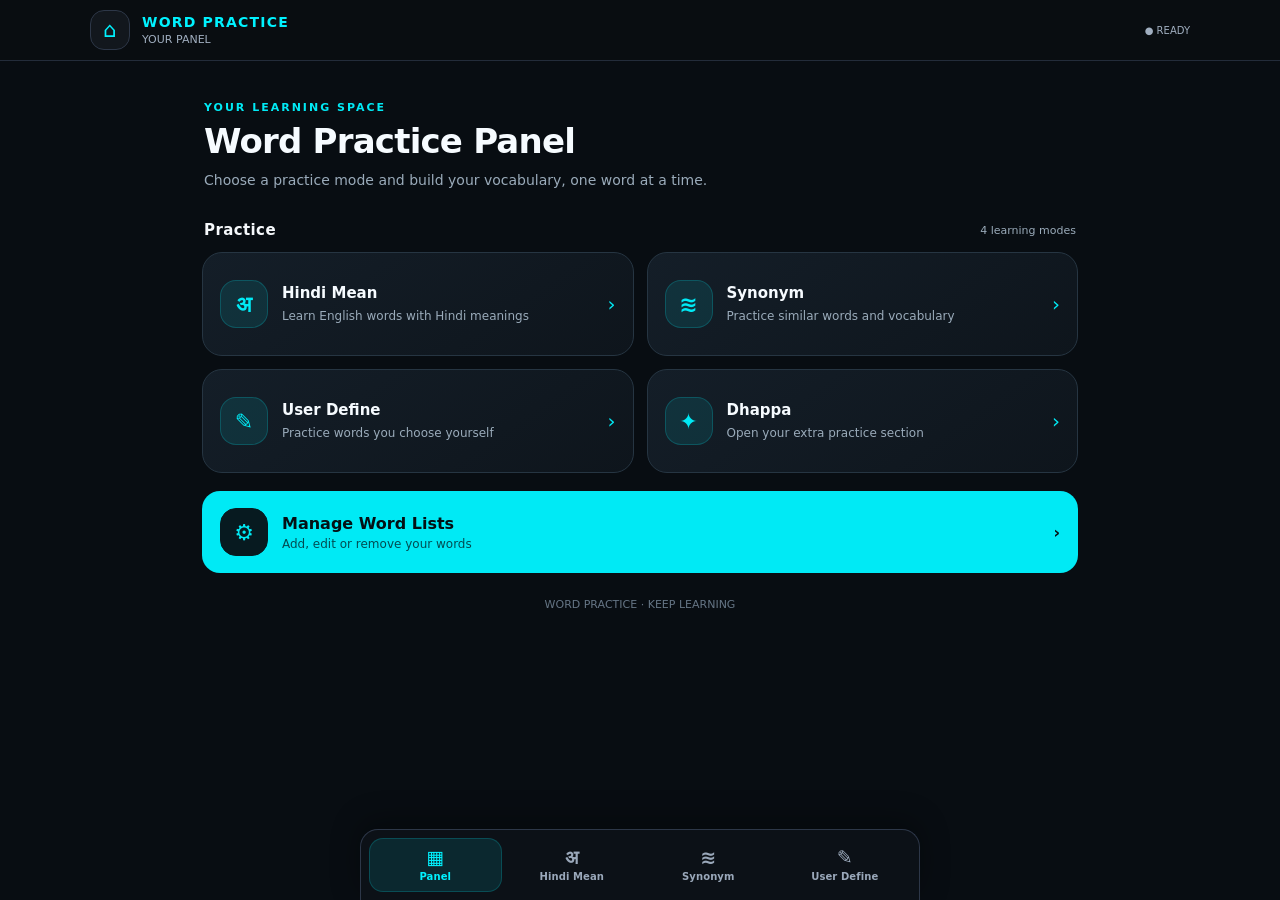
==== index.html @ 299b4b73 "Update Word Practice mobile responsive UI" ====
<!DOCTYPE html>
<html lang="en">
<head>
<meta charset="UTF-8">
<meta name="viewport" content="width=device-width, initial-scale=1, viewport-fit=cover">
<meta name="theme-color" content="#080d12">
<meta name="apple-mobile-web-app-capable" content="yes">
<meta name="apple-mobile-web-app-status-bar-style" content="black-translucent">
<link rel="manifest" href="manifest.webmanifest">
<link rel="icon" href="app-icon.svg" type="image/svg+xml">
<link rel="stylesheet" href="app-shell.css">
<title>Word Practice | Panel</title>
<style>
:root{--cyan:#00eaf5;--bg:#080d12;--surface:#111922;--surface2:#0d141b;--line:#263542;--muted:#9aabba}
html,body{margin:0!important;width:100%;min-height:100%;background:var(--bg)!important;color:#f5f8fb;overflow-x:hidden}
body{font-family:Inter,system-ui,-apple-system,BlinkMacSystemFont,"Segoe UI",sans-serif!important;padding-bottom:calc(100px + env(safe-area-inset-bottom))!important}
.panel-page{width:100%;max-width:920px;margin:0 auto;padding:22px 22px 30px}
.welcome{padding:10px 2px 22px}
.eyebrow{font-size:11px;letter-spacing:2px;font-weight:800;color:var(--cyan);text-transform:uppercase}
.welcome h1{font-size:clamp(25px,5vw,34px);line-height:1.15;margin:8px 0;color:#f6fbff;letter-spacing:-.8px}
.welcome p{font-size:14px;line-height:1.6;color:var(--muted);margin:8px 0 0}
.section-head{display:flex;align-items:center;justify-content:space-between;margin:8px 2px 13px}
.section-head h2{font-size:15px;margin:0;font-weight:800;letter-spacing:.4px}
.section-head span{font-size:11px;color:var(--muted)}
.app-cards{display:grid;grid-template-columns:repeat(2,minmax(0,1fr));gap:13px}
.practice-card{position:relative;display:flex;align-items:center;gap:14px;min-width:0;min-height:104px;padding:17px;border:1px solid var(--line);border-radius:20px;background:linear-gradient(145deg,#141e28,#0e151c);text-decoration:none;color:#f6fbff;transition:transform .18s,border-color .18s;overflow:hidden}
.practice-card:active{transform:scale(.985);border-color:var(--cyan)}
.card-icon{flex:0 0 48px;width:48px;height:48px;border-radius:16px;display:grid;place-items:center;background:rgba(0,234,245,.1);border:1px solid rgba(0,234,245,.2);color:var(--cyan);font-size:22px;font-weight:800}
.card-copy{min-width:0;flex:1}
.card-copy strong{display:block;font-size:15px;line-height:1.25;margin-bottom:6px}
.card-copy small{display:block;font-size:12px;line-height:1.4;color:var(--muted)}
.card-arrow{color:var(--cyan);font-size:20px;align-self:center}
.manage-card{display:flex;align-items:center;gap:14px;width:100%;box-sizing:border-box;margin-top:18px;padding:17px 18px;border-radius:18px;background:var(--cyan);color:#041014;text-decoration:none;font-weight:800}
.manage-card .card-icon{background:#071a20;color:var(--cyan);border-color:#071a20}
.manage-card span:nth-child(2){flex:1}
.manage-card small{display:block;font-size:12px;font-weight:500;margin-top:4px;opacity:.72}
.panel-footer{text-align:center;color:#657585;font-size:11px;padding:25px 0 0}
@media(max-width:600px){
 body{padding-bottom:calc(90px + env(safe-area-inset-bottom))!important}
 .app-topbar{min-height:60px!important;padding-left:16px!important;padding-right:16px!important}
 .panel-page{padding:17px 15px 24px}
 .welcome{padding:5px 2px 21px}
 .welcome h1{font-size:28px}
 .welcome p{font-size:13px;max-width:300px}
 .app-cards{grid-template-columns:minmax(0,1fr);gap:10px}
 .practice-card{min-height:88px;padding:14px 15px;border-radius:17px;gap:13px}
 .card-icon{width:46px;height:46px;flex-basis:46px;border-radius:15px}
 .card-copy strong{font-size:15px}
 .card-copy small{font-size:12px}
 .manage-card{margin-top:13px;padding:15px;border-radius:17px}
 .section-head{margin-bottom:11px}
 .app-bottom-nav{left:0!important;right:0!important;bottom:0!important;transform:none!important;width:100%!important;border-radius:20px 20px 0 0!important;padding:8px 10px calc(8px + env(safe-area-inset-bottom))!important;gap:5px!important}
 .app-bottom-nav a{min-height:54px!important;border-radius:14px!important;font-size:10px!important}
}
@media(min-width:601px){.panel-page{padding-top:30px}.practice-card:hover{border-color:rgba(0,234,245,.55);transform:translateY(-2px)}}
</style>
</head>
<body>
<main class="panel-page">
 <section class="welcome">
  <div class="eyebrow">Your learning space</div>
  <h1>Word Practice Panel</h1>
  <p>Choose a practice mode and build your vocabulary, one word at a time.</p>
 </section>
 <div class="section-head"><h2>Practice</h2><span>4 learning modes</span></div>
 <section class="app-cards" aria-label="Practice modes">
  <a class="practice-card" href="about.html"><span class="card-icon">अ</span><span class="card-copy"><strong>Hindi Mean</strong><small>Learn English words with Hindi meanings</small></span><span class="card-arrow">›</span></a>
  <a class="practice-card" href="contact.html"><span class="card-icon">≋</span><span class="card-copy"><strong>Synonym</strong><small>Practice similar words and vocabulary</small></span><span class="card-arrow">›</span></a>
  <a class="practice-card" href="user-select-word.html"><span class="card-icon">✎</span><span class="card-copy"><strong>User Define</strong><small>Practice words you choose yourself</small></span><span class="card-arrow">›</span></a>
  <a class="practice-card" href="extra.html"><span class="card-icon">✦</span><span class="card-copy"><strong>Dhappa</strong><small>Open your extra practice section</small></span><span class="card-arrow">›</span></a>
 </section>
 <a class="manage-card" href="manage-words.html"><span class="card-icon">⚙</span><span>Manage Word Lists<small>Add, edit or remove your words</small></span><span>›</span></a>
 <div class="panel-footer">WORD PRACTICE · KEEP LEARNING</div>
</main>
<script src="app-shell.js"></script>
</body>
</html>
---- app-shell.css ----
/* Word Practice app shell: shared mobile-first UI; original dark/cyan theme retained */
:root{--app-cyan:#00f2ff;--app-bg:#0a0e12;--app-surface:#12171d;--app-border:#2d3748;--app-muted:#a0aec0}
*{box-sizing:border-box}
html{min-height:100%;-webkit-text-size-adjust:100%;scroll-padding-top:76px;scroll-padding-bottom:100px}
body{display:block!important;width:100%;padding-bottom:calc(86px + env(safe-area-inset-bottom))!important;overscroll-behavior-y:contain;-webkit-tap-highlight-color:transparent}
button,a,input,select,textarea{touch-action:manipulation}
button,a{ -webkit-tap-highlight-color:transparent }
.app-topbar{width:100%;min-height:58px;display:flex;align-items:center;gap:12px;padding:10px max(14px,env(safe-area-inset-left));position:relative;z-index:50;background:rgba(10,14,18,.94);border-bottom:1px solid rgba(45,55,72,.75);backdrop-filter:blur(14px)}
.app-back{display:inline-flex;align-items:center;justify-content:center;flex:0 0 40px;width:40px;height:40px;border:1px solid var(--app-border);border-radius:14px;color:var(--app-cyan);text-decoration:none;font-size:21px;background:#12171d}
.app-brand{min-width:0;display:flex;flex-direction:column;gap:2px}.app-brand strong{font-size:14px;letter-spacing:1.2px;color:var(--app-cyan);line-height:1.2}.app-brand span{font-size:11px;color:var(--app-muted)}
.app-status{margin-left:auto;font-size:10px;color:var(--app-muted);white-space:nowrap}
.app-bottom-nav{position:fixed;z-index:9998;bottom:0;left:0;right:0;display:grid;grid-template-columns:repeat(4,minmax(0,1fr));gap:4px;padding:8px 8px calc(8px + env(safe-area-inset-bottom));background:rgba(13,18,24,.96);border-top:1px solid #2d3748;backdrop-filter:blur(18px);box-shadow:0 -8px 30px #0005}
.app-bottom-nav a{display:flex;min-width:0;min-height:54px;flex-direction:column;align-items:center;justify-content:center;gap:4px;border-radius:14px;color:#9aa8ba;text-decoration:none;font:600 10px/1.1 Inter,system-ui,sans-serif;letter-spacing:.1px}
.app-bottom-nav a .app-icon{font-size:19px;line-height:1}.app-bottom-nav a.active{color:var(--app-cyan);background:rgba(0,242,255,.1);box-shadow:inset 0 0 0 1px rgba(0,242,255,.18)}
.app-bottom-nav a:active,.app-back:active{transform:scale(.97)}
/* Keep content clear of fixed navigation and prevent sideways overflow */
body>*{max-width:100%}img,video,canvas,iframe{max-width:100%}input,select,textarea{max-width:100%;font-size:16px!important}
@media(max-width:600px){
 .app-topbar{position:sticky;top:0;padding-top:calc(8px + env(safe-area-inset-top));min-height:62px}
 .app-brand strong{font-size:13px}.app-status{font-size:9px}
 .app-bottom-nav a{min-height:52px;font-size:10px}
 .app-bottom-nav a .app-icon{font-size:20px}
 .app-bottom-nav a span:last-child{max-width:100%;overflow:hidden;text-overflow:ellipsis;white-space:nowrap}
 .stream-selection-section{padding-top:8px!important}
 .stream-btn-container{scroll-snap-type:x proximity;scrollbar-width:none}
 .stream-btn{scroll-snap-align:start;min-height:44px}
 .test-content-section{padding-top:8px!important}
 .test-card{width:100%;max-width:100%;}
 .container-wrapper{padding:8px!important;gap:10px!important}
 .portal-card,.nav-card,.picker-card{width:100%!important;max-width:100%!important;margin:0 0 10px!important}
 .portal-card{padding:22px 15px!important;border-radius:20px!important}
 .nav-card{padding:16px!important;border-radius:18px!important}
 .grid,.report-grid{grid-template-columns:minmax(0,1fr)!important}
 .primary-btn,.open-test-btn{min-height:48px;display:flex;align-items:center;justify-content:center}
 .word-picker-grid{grid-template-columns:repeat(2,minmax(0,1fr))!important;max-height:42dvh!important}
 .nav-grid{grid-template-columns:repeat(5,minmax(0,1fr))!important;gap:7px!important}
 #nav-toggle-btn{bottom:calc(88px + env(safe-area-inset-bottom))!important;left:14px!important}
 .nav-card.mobile-popup{bottom:calc(150px + env(safe-area-inset-bottom))!important;left:10px!important;width:calc(100% - 20px)!important;max-height:60dvh;overflow:auto}
 #report-window{width:100%!important;max-width:100%!important;margin:0!important;padding:18px 12px!important}
 .app-bottom-nav~*{max-width:100%}
}
@media(min-width:601px){body{padding-bottom:92px!important}.app-bottom-nav{left:50%;right:auto;transform:translateX(-50%);width:min(560px,calc(100% - 32px));border:1px solid #2d3748;border-bottom:0;border-radius:18px 18px 0 0}.app-topbar{padding-left:max(22px,calc((100vw - 1100px)/2));padding-right:max(22px,calc((100vw - 1100px)/2))}}
@media(prefers-reduced-motion:reduce){*,*::before,*::after{scroll-behavior:auto!important;animation-duration:.01ms!important;transition-duration:.01ms!important}}

/* Responsive hardening: prevent fixed-width child elements from widening the viewport */
html,body{width:100%;max-width:100%;overflow-x:clip}
*,*::before,*::after{box-sizing:border-box}
body>*{min-width:0}
@media(max-width:600px){
  body{font-size:15px}
  .app-topbar{width:100%;gap:10px}
  .app-brand{overflow:hidden}
  .app-brand strong,.app-brand span{overflow:hidden;text-overflow:ellipsis;white-space:nowrap}
  .app-status{flex-shrink:0}
}
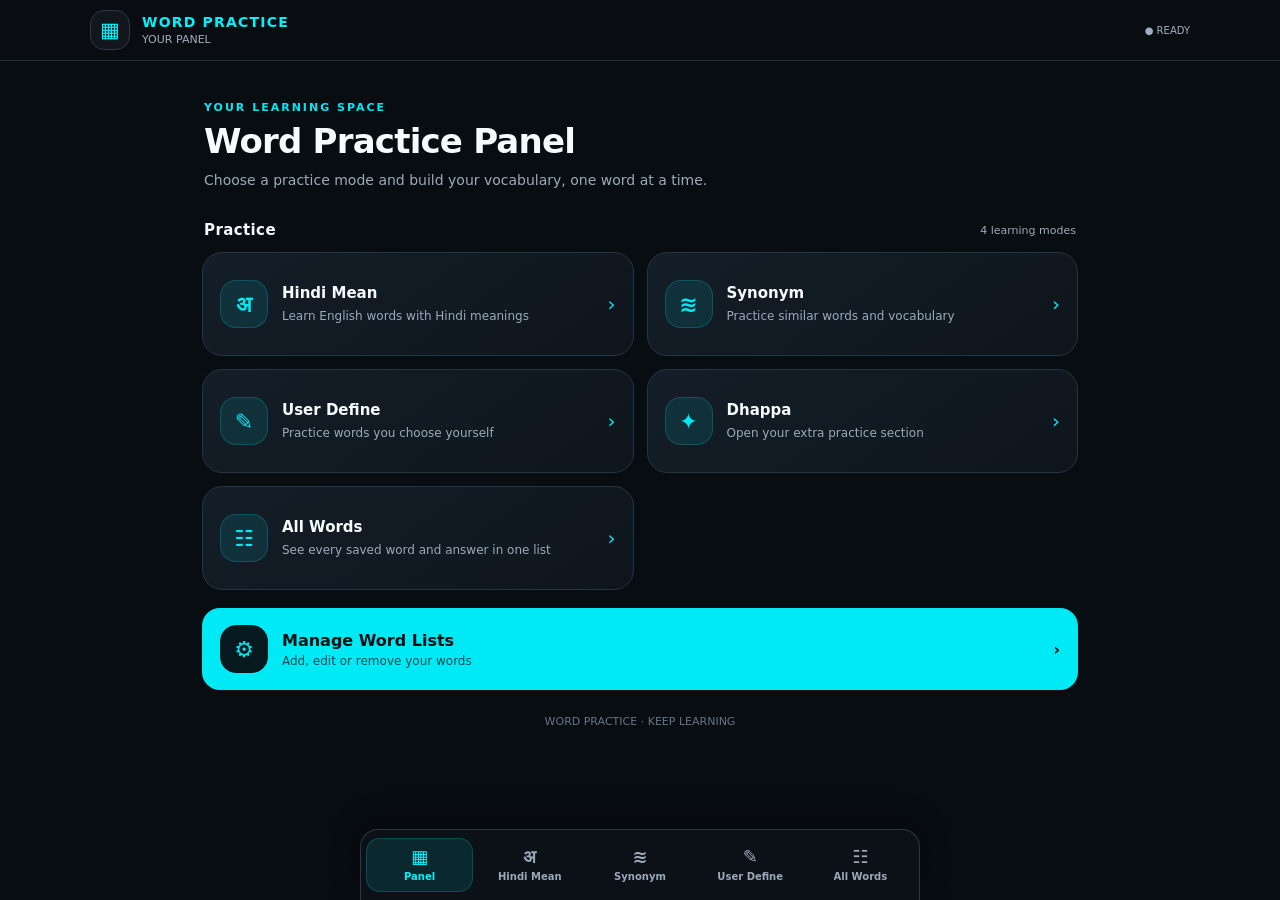
==== commit 28457816: "Add All Words tab and improve mobile navigation" ====
--- a/index.html
+++ b/index.html
@@ -68,6 +68,7 @@
   <a class="practice-card" href="contact.html"><span class="card-icon">≋</span><span class="card-copy"><strong>Synonym</strong><small>Practice similar words and vocabulary</small></span><span class="card-arrow">›</span></a>
   <a class="practice-card" href="user-select-word.html"><span class="card-icon">✎</span><span class="card-copy"><strong>User Define</strong><small>Practice words you choose yourself</small></span><span class="card-arrow">›</span></a>
   <a class="practice-card" href="extra.html"><span class="card-icon">✦</span><span class="card-copy"><strong>Dhappa</strong><small>Open your extra practice section</small></span><span class="card-arrow">›</span></a>
+  <a class="practice-card all-words-card" href="all-words.html"><span class="card-icon">☷</span><span class="card-copy"><strong>All Words</strong><small>See every saved word and answer in one list</small></span><span class="card-arrow">›</span></a>
  </section>
  <a class="manage-card" href="manage-words.html"><span class="card-icon">⚙</span><span>Manage Word Lists<small>Add, edit or remove your words</small></span><span>›</span></a>
  <div class="panel-footer">WORD PRACTICE · KEEP LEARNING</div>
--- a/app-shell.css
+++ b/app-shell.css
@@ -9,7 +9,7 @@
 .app-back{display:inline-flex;align-items:center;justify-content:center;flex:0 0 40px;width:40px;height:40px;border:1px solid var(--app-border);border-radius:14px;color:var(--app-cyan);text-decoration:none;font-size:21px;background:#12171d}
 .app-brand{min-width:0;display:flex;flex-direction:column;gap:2px}.app-brand strong{font-size:14px;letter-spacing:1.2px;color:var(--app-cyan);line-height:1.2}.app-brand span{font-size:11px;color:var(--app-muted)}
 .app-status{margin-left:auto;font-size:10px;color:var(--app-muted);white-space:nowrap}
-.app-bottom-nav{position:fixed;z-index:9998;bottom:0;left:0;right:0;display:grid;grid-template-columns:repeat(4,minmax(0,1fr));gap:4px;padding:8px 8px calc(8px + env(safe-area-inset-bottom));background:rgba(13,18,24,.96);border-top:1px solid #2d3748;backdrop-filter:blur(18px);box-shadow:0 -8px 30px #0005}
+.app-bottom-nav{position:fixed;z-index:9998;bottom:0;left:0;right:0;display:grid;grid-template-columns:repeat(5,minmax(0,1fr));gap:4px;padding:8px 8px calc(8px + env(safe-area-inset-bottom));background:rgba(13,18,24,.96);border-top:1px solid #2d3748;backdrop-filter:blur(18px);box-shadow:0 -8px 30px #0005}
 .app-bottom-nav a{display:flex;min-width:0;min-height:54px;flex-direction:column;align-items:center;justify-content:center;gap:4px;border-radius:14px;color:#9aa8ba;text-decoration:none;font:600 10px/1.1 Inter,system-ui,sans-serif;letter-spacing:.1px}
 .app-bottom-nav a .app-icon{font-size:19px;line-height:1}.app-bottom-nav a.active{color:var(--app-cyan);background:rgba(0,242,255,.1);box-shadow:inset 0 0 0 1px rgba(0,242,255,.18)}
 .app-bottom-nav a:active,.app-back:active{transform:scale(.97)}
@@ -53,3 +53,28 @@
   .app-brand strong,.app-brand span{overflow:hidden;text-overflow:ellipsis;white-space:nowrap}
   .app-status{flex-shrink:0}
 }
+
+/* FINAL FIX: restore normal document scrolling on every page. The original practice
+   pages use a centered flex body; that can trap/clip long content on mobile. */
+html{height:auto!important;min-height:100%!important;overflow-x:hidden!important;overflow-y:auto!important;scroll-behavior:smooth}
+body{display:flex!important;flex-direction:column!important;justify-content:flex-start!important;align-items:stretch!important;height:auto!important;min-height:100dvh!important;max-height:none!important;overflow-x:hidden!important;overflow-y:visible!important;overscroll-behavior-y:auto!important;position:relative!important;padding-bottom:calc(104px + env(safe-area-inset-bottom))!important}
+body>*{flex-shrink:0;min-width:0}
+.app-topbar{flex:0 0 auto!important}
+.app-bottom-nav{flex:0 0 auto!important;isolation:isolate}
+/* The navigation must never cover the last line/button of a long page. */
+@media(max-width:600px){
+ body{padding-bottom:calc(100px + env(safe-area-inset-bottom))!important;touch-action:pan-y}
+ .app-bottom-nav{min-height:70px;z-index:10000;padding-bottom:calc(8px + env(safe-area-inset-bottom))!important}
+ main,.container-wrapper,.test-content-section,.stream-selection-section,.wrap,.panel-page{min-width:0;max-width:100%;}
+ .container-wrapper{align-items:stretch!important;justify-content:flex-start!important}
+ .app-topbar{position:sticky!important;top:0;z-index:10001}
+}
+/* Word manager page spacing with the shared fixed bottom navigation */
+body:has(.wrap){padding-bottom:calc(112px + env(safe-area-inset-bottom))!important}
+
+/* Five-item mobile navigation: compact, evenly sized and never horizontally scrolls. */
+.app-bottom-nav{grid-template-columns:repeat(5,minmax(0,1fr))!important;gap:3px!important;padding-left:5px!important;padding-right:5px!important}
+.app-bottom-nav a{min-width:0!important;padding:5px 1px!important;gap:5px!important;letter-spacing:0!important}
+.app-bottom-nav a .app-icon{font-size:18px!important}
+.app-bottom-nav a span:last-child{font-size:clamp(8px,2.4vw,10px)!important;max-width:100%;overflow:hidden;text-overflow:ellipsis;white-space:nowrap}
+@media(max-width:360px){.app-bottom-nav a .app-icon{font-size:16px!important}.app-bottom-nav a span:last-child{font-size:8px!important}.app-bottom-nav{gap:1px!important;padding-left:3px!important;padding-right:3px!important}}
